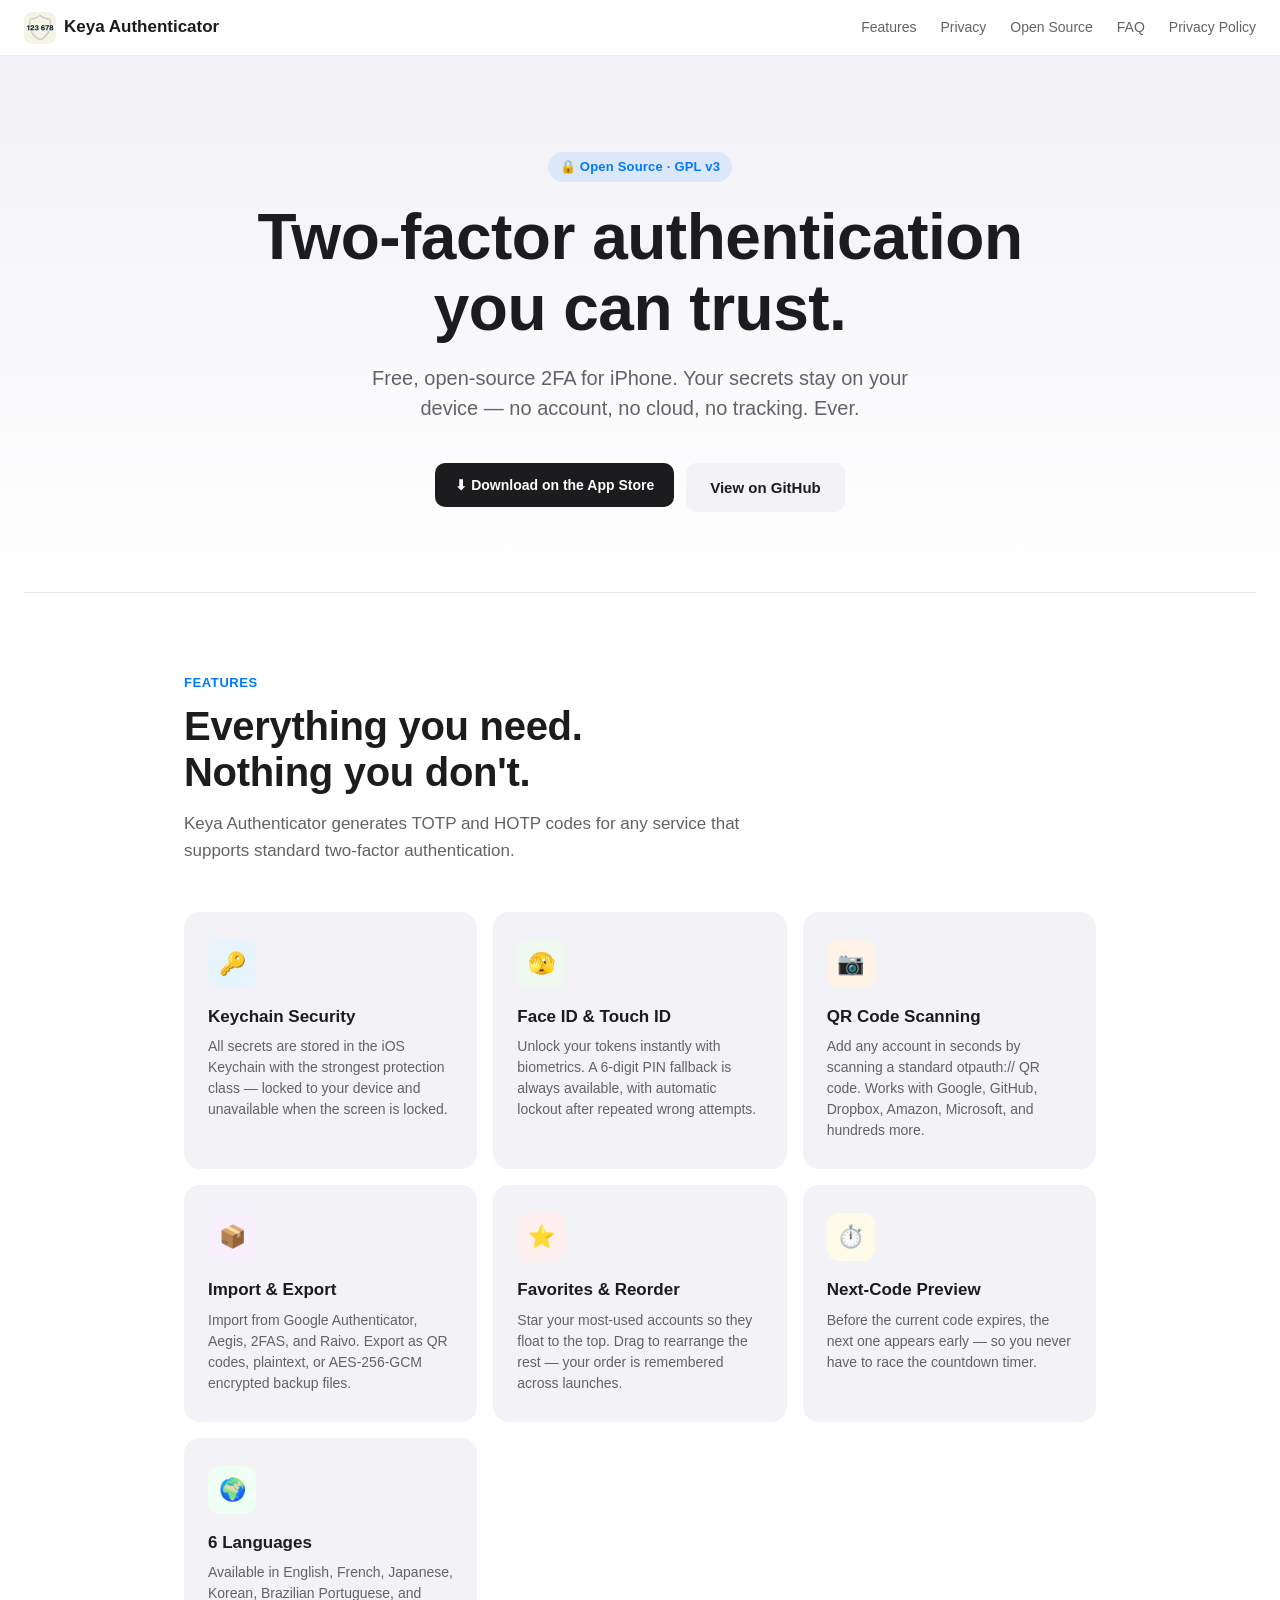
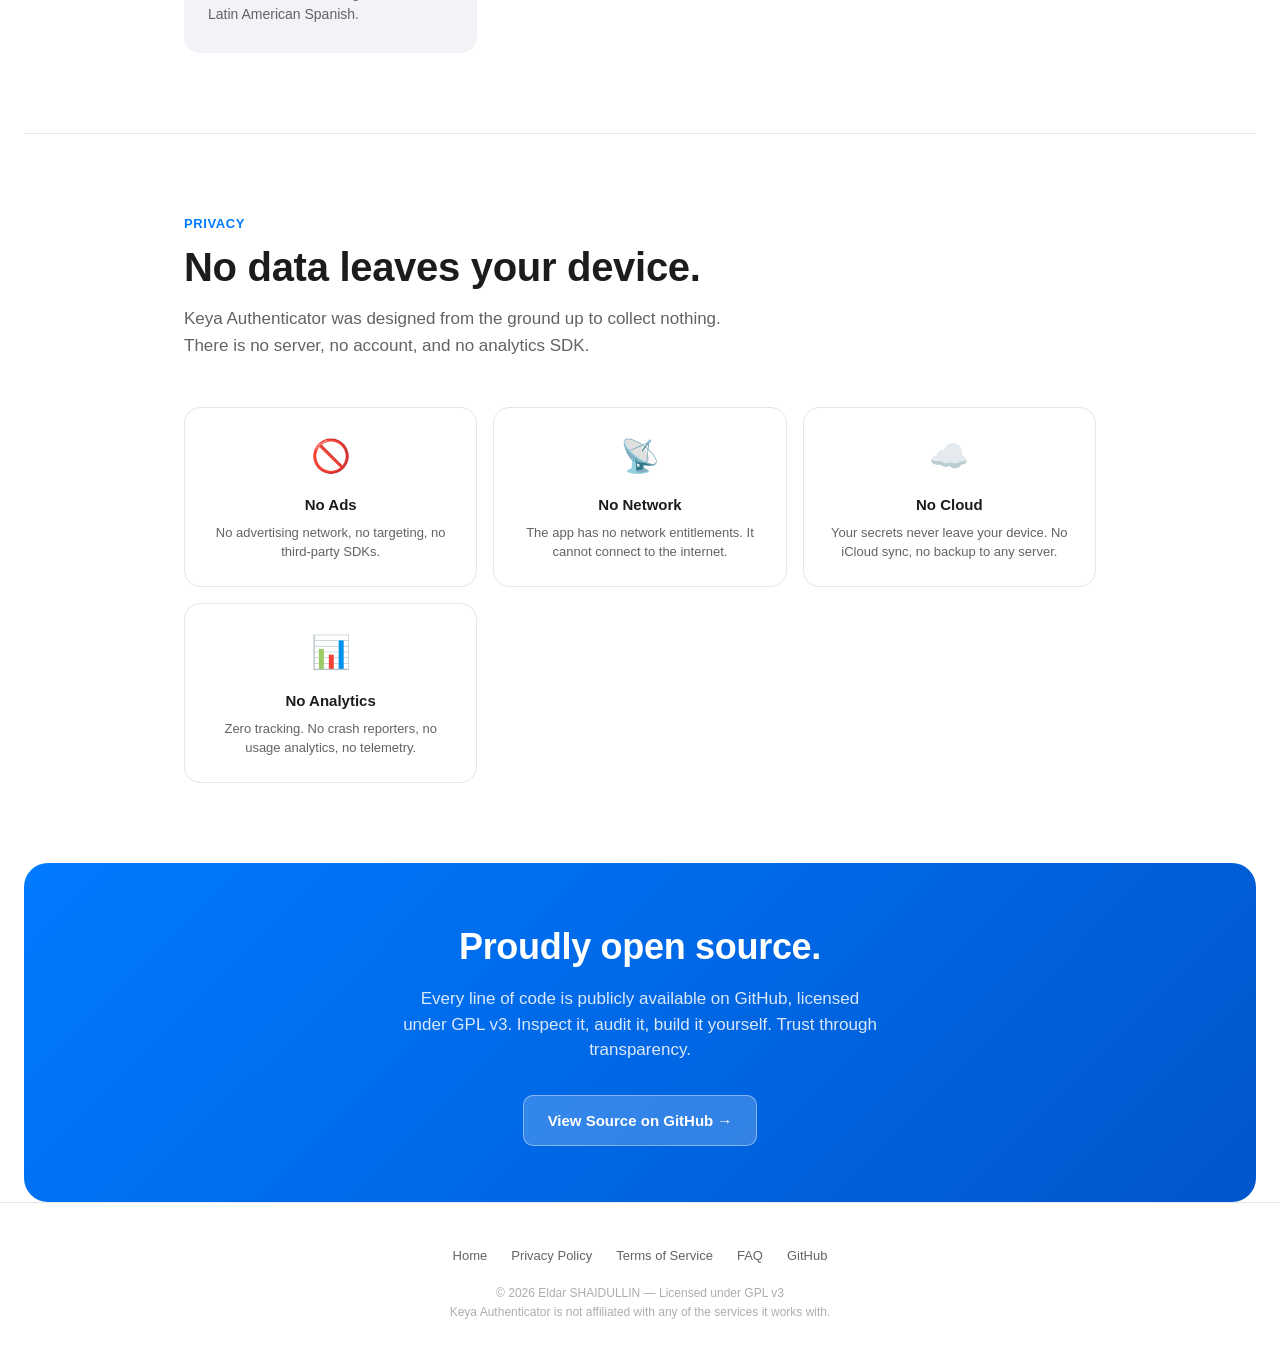
==== docs/index.html @ 8ba1ea41 "Add docs, license, and readme" ====
<!DOCTYPE html>
<html lang="en">
<head>
  <meta charset="UTF-8" />
  <meta name="viewport" content="width=device-width, initial-scale=1.0" />
  <title>Keya Authenticator — Secure 2FA for iPhone</title>
  <meta name="description" content="Free, open-source two-factor authentication for iOS. No ads, no tracking, no cloud. Your secrets stay on your device." />
  <link rel="stylesheet" href="style.css" />
</head>
<body>

<!-- ── Nav ─────────────────────────────────────────────────────────── -->
<nav class="nav">
  <a class="nav-brand" href="index.html">
    <img class="app-icon" src="icon.png" alt="Keya Authenticator" />
    Keya Authenticator
  </a>
  <ul class="nav-links">
    <li><a href="#features">Features</a></li>
    <li><a href="#privacy">Privacy</a></li>
    <li><a href="#open-source">Open Source</a></li>
    <li><a href="faq.html">FAQ</a></li>
    <li><a href="privacy.html">Privacy Policy</a></li>
  </ul>
</nav>

<!-- ── Hero ────────────────────────────────────────────────────────── -->
<section class="hero">
  <div class="hero-badge">🔒 Open Source · GPL v3</div>
  <h1>Two-factor authentication<br>you can trust.</h1>
  <p class="hero-sub">
    Free, open-source 2FA for iPhone. Your secrets stay on your device —
    no account, no cloud, no tracking. Ever.
  </p>
  <div class="btn-group">
    <a class="app-store-badge" href="#" aria-label="Download on the App Store">
      ⬇ Download on the App Store
    </a>
    <a class="btn btn-secondary" href="https://github.com/esxx/Keya-Authenticator">
      View on GitHub
    </a>
  </div>
</section>

<div class="divider"></div>

<!-- ── Features ────────────────────────────────────────────────────── -->
<div class="section" id="features">
  <div class="section-label">Features</div>
  <h2>Everything you need.<br>Nothing you don't.</h2>
  <p class="section-sub">
    Keya Authenticator generates TOTP and HOTP codes for any service that supports
    standard two-factor authentication.
  </p>

  <div class="feature-grid">

    <div class="feature-card">
      <div class="feature-icon" style="background:#E8F4FD;">🔑</div>
      <h3>Keychain Security</h3>
      <p>All secrets are stored in the iOS Keychain with the strongest protection class — locked to your device and unavailable when the screen is locked.</p>
    </div>

    <div class="feature-card">
      <div class="feature-icon" style="background:#F0F9F0;">🫣</div>
      <h3>Face ID &amp; Touch ID</h3>
      <p>Unlock your tokens instantly with biometrics. A 6-digit PIN fallback is always available, with automatic lockout after repeated wrong attempts.</p>
    </div>

    <div class="feature-card">
      <div class="feature-icon" style="background:#FFF3E8;">📷</div>
      <h3>QR Code Scanning</h3>
      <p>Add any account in seconds by scanning a standard otpauth:// QR code. Works with Google, GitHub, Dropbox, Amazon, Microsoft, and hundreds more.</p>
    </div>

    <div class="feature-card">
      <div class="feature-icon" style="background:#F9F0FF;">📦</div>
      <h3>Import &amp; Export</h3>
      <p>Import from Google Authenticator, Aegis, 2FAS, and Raivo. Export as QR codes, plaintext, or AES-256-GCM encrypted backup files.</p>
    </div>

    <div class="feature-card">
      <div class="feature-icon" style="background:#FFF0F0;">⭐️</div>
      <h3>Favorites &amp; Reorder</h3>
      <p>Star your most-used accounts so they float to the top. Drag to rearrange the rest — your order is remembered across launches.</p>
    </div>

    <div class="feature-card">
      <div class="feature-icon" style="background:#FFFBE8;">⏱️</div>
      <h3>Next-Code Preview</h3>
      <p>Before the current code expires, the next one appears early — so you never have to race the countdown timer.</p>
    </div>

    <div class="feature-card">
      <div class="feature-icon" style="background:#F0FFF4;">🌍</div>
      <h3>6 Languages</h3>
      <p>Available in English, French, Japanese, Korean, Brazilian Portuguese, and Latin American Spanish.</p>
    </div>

  </div>
</div>

<div class="divider"></div>

<!-- ── Privacy ──────────────────────────────────────────────────────── -->
<div class="section" id="privacy">
  <div class="section-label">Privacy</div>
  <h2>No data leaves your device.</h2>
  <p class="section-sub">
    Keya Authenticator was designed from the ground up to collect nothing.
    There is no server, no account, and no analytics SDK.
  </p>

  <div class="pillar-grid">
    <div class="pillar">
      <span class="icon">🚫</span>
      <h3>No Ads</h3>
      <p>No advertising network, no targeting, no third-party SDKs.</p>
    </div>
    <div class="pillar">
      <span class="icon">📡</span>
      <h3>No Network</h3>
      <p>The app has no network entitlements. It cannot connect to the internet.</p>
    </div>
    <div class="pillar">
      <span class="icon">☁️</span>
      <h3>No Cloud</h3>
      <p>Your secrets never leave your device. No iCloud sync, no backup to any server.</p>
    </div>
    <div class="pillar">
      <span class="icon">📊</span>
      <h3>No Analytics</h3>
      <p>Zero tracking. No crash reporters, no usage analytics, no telemetry.</p>
    </div>
  </div>
</div>

<!-- ── Banner ───────────────────────────────────────────────────────── -->
<div class="banner" id="open-source">
  <h2>Proudly open source.</h2>
  <p>
    Every line of code is publicly available on GitHub, licensed under GPL v3.
    Inspect it, audit it, build it yourself. Trust through transparency.
  </p>
  <a class="btn" style="background:rgba(255,255,255,.2);color:#fff;border:1.5px solid rgba(255,255,255,.4);"
     href="https://github.com/esxx/Keya-Authenticator">
    View Source on GitHub →
  </a>
</div>

<!-- ── Footer ───────────────────────────────────────────────────────── -->
<footer>
  <ul class="footer-links">
    <li><a href="index.html">Home</a></li>
    <li><a href="privacy.html">Privacy Policy</a></li>
    <li><a href="terms.html">Terms of Service</a></li>
    <li><a href="faq.html">FAQ</a></li>
    <li><a href="https://github.com/esxx/Keya-Authenticator">GitHub</a></li>
  </ul>
  <p>© 2026 Eldar SHAIDULLIN — Licensed under GPL v3<br>
  Keya Authenticator is not affiliated with any of the services it works with.</p>
</footer>

</body>
</html>
---- docs/style.css ----
/* ─── Reset & Base ─────────────────────────────────────────────────── */
*, *::before, *::after { box-sizing: border-box; margin: 0; padding: 0; }

:root {
  --blue:        #007AFF;
  --blue-dark:   #0056CC;
  --red:         #FF3B30;
  --green:       #34C759;
  --gray-1:      #1C1C1E;
  --gray-2:      #3A3A3C;
  --gray-3:      #636366;
  --gray-4:      #AEAEB2;
  --gray-5:      #E5E5EA;
  --gray-6:      #F2F2F7;
  --white:       #FFFFFF;
  --radius-sm:   10px;
  --radius-md:   16px;
  --radius-lg:   24px;
  --shadow:      0 4px 24px rgba(0,0,0,.08);
  --shadow-lg:   0 12px 48px rgba(0,0,0,.14);
  --nav-height:  56px;
  --font:        -apple-system, "SF Pro Display", BlinkMacSystemFont, "Segoe UI", sans-serif;
  --font-round:  -apple-system, "SF Pro Rounded", BlinkMacSystemFont, sans-serif;
}

html { scroll-behavior: smooth; -webkit-text-size-adjust: 100%; }

body {
  font-family: var(--font);
  background: var(--white);
  color: var(--gray-1);
  line-height: 1.55;
  -webkit-font-smoothing: antialiased;
}

/* ─── Nav ────────────────────────────────────────────────────────────── */
.nav {
  position: sticky;
  top: 0;
  z-index: 100;
  height: var(--nav-height);
  display: flex;
  align-items: center;
  justify-content: space-between;
  padding: 0 24px;
  background: rgba(255,255,255,.72);
  backdrop-filter: saturate(180%) blur(20px);
  -webkit-backdrop-filter: saturate(180%) blur(20px);
  border-bottom: 1px solid rgba(0,0,0,.08);
}

.nav-brand {
  display: flex;
  align-items: center;
  gap: 8px;
  font-size: 17px;
  font-weight: 600;
  color: var(--gray-1);
  text-decoration: none;
}

.nav-brand .app-icon {
  width: 32px;
  height: 32px;
  border-radius: 8px;
  overflow: hidden;
  flex-shrink: 0;
}

.nav-links {
  display: flex;
  gap: 24px;
  list-style: none;
}

.nav-links a {
  font-size: 14px;
  font-weight: 500;
  color: var(--gray-3);
  text-decoration: none;
  transition: color .15s;
}

.nav-links a:hover { color: var(--blue); }

/* ─── Hero ───────────────────────────────────────────────────────────── */
.hero {
  text-align: center;
  padding: 96px 24px 80px;
  background: linear-gradient(180deg, #F2F2F7 0%, #FFFFFF 100%);
}

.hero-badge {
  display: inline-flex;
  align-items: center;
  gap: 6px;
  background: rgba(0,122,255,.10);
  color: var(--blue);
  font-size: 13px;
  font-weight: 600;
  padding: 5px 12px;
  border-radius: 100px;
  margin-bottom: 20px;
  letter-spacing: .2px;
}

.hero h1 {
  font-size: clamp(36px, 6vw, 64px);
  font-weight: 700;
  letter-spacing: -.5px;
  line-height: 1.1;
  margin-bottom: 20px;
  color: var(--gray-1);
}

.hero-sub {
  font-size: clamp(16px, 2.5vw, 20px);
  color: var(--gray-3);
  max-width: 560px;
  margin: 0 auto 40px;
  line-height: 1.5;
}

.btn-group {
  display: flex;
  gap: 12px;
  justify-content: center;
  flex-wrap: wrap;
}

.btn {
  display: inline-flex;
  align-items: center;
  gap: 8px;
  padding: 13px 24px;
  border-radius: var(--radius-sm);
  font-size: 15px;
  font-weight: 600;
  text-decoration: none;
  transition: transform .15s, box-shadow .15s, opacity .15s;
  cursor: pointer;
  border: none;
}

.btn:hover { transform: translateY(-1px); box-shadow: var(--shadow); }
.btn:active { transform: translateY(0); opacity: .85; }

.btn-primary {
  background: var(--blue);
  color: var(--white);
}

.btn-secondary {
  background: var(--gray-6);
  color: var(--gray-1);
}

.app-store-badge {
  height: 44px;
  display: inline-block;
  background: var(--gray-1);
  color: var(--white);
  padding: 0 20px;
  border-radius: 10px;
  font-size: 14px;
  font-weight: 600;
  line-height: 44px;
  text-decoration: none;
  transition: opacity .15s;
}
.app-store-badge:hover { opacity: .85; }

/* ─── Section ────────────────────────────────────────────────────────── */
.section {
  padding: 80px 24px;
  max-width: 960px;
  margin: 0 auto;
}

.section-label {
  font-size: 13px;
  font-weight: 600;
  letter-spacing: .6px;
  text-transform: uppercase;
  color: var(--blue);
  margin-bottom: 10px;
}

.section h2 {
  font-size: clamp(26px, 4vw, 40px);
  font-weight: 700;
  letter-spacing: -.3px;
  line-height: 1.15;
  margin-bottom: 16px;
}

.section-sub {
  font-size: 17px;
  color: var(--gray-3);
  max-width: 560px;
  margin-bottom: 48px;
  line-height: 1.55;
}

/* ─── Feature Grid ───────────────────────────────────────────────────── */
.feature-grid {
  display: grid;
  grid-template-columns: repeat(auto-fill, minmax(260px, 1fr));
  gap: 16px;
}

.feature-card {
  background: var(--gray-6);
  border-radius: var(--radius-md);
  padding: 28px 24px;
  transition: transform .2s, box-shadow .2s;
}

.feature-card:hover {
  transform: translateY(-3px);
  box-shadow: var(--shadow);
}

.feature-icon {
  width: 48px;
  height: 48px;
  border-radius: 12px;
  display: flex;
  align-items: center;
  justify-content: center;
  font-size: 22px;
  margin-bottom: 16px;
}

.feature-card h3 {
  font-size: 17px;
  font-weight: 600;
  margin-bottom: 6px;
}

.feature-card p {
  font-size: 14px;
  color: var(--gray-3);
  line-height: 1.5;
}

/* ─── Highlight Banner ───────────────────────────────────────────────── */
.banner {
  background: linear-gradient(135deg, #007AFF 0%, #0056CC 100%);
  border-radius: var(--radius-lg);
  padding: 56px 40px;
  text-align: center;
  color: var(--white);
  margin: 0 24px;
}

.banner h2 {
  font-size: clamp(24px, 4vw, 36px);
  font-weight: 700;
  letter-spacing: -.3px;
  margin-bottom: 12px;
}

.banner p {
  font-size: 17px;
  opacity: .85;
  max-width: 480px;
  margin: 0 auto 32px;
  line-height: 1.5;
}

/* ─── Privacy Pillars ────────────────────────────────────────────────── */
.pillar-grid {
  display: grid;
  grid-template-columns: repeat(auto-fill, minmax(220px, 1fr));
  gap: 16px;
}

.pillar {
  border: 1.5px solid var(--gray-5);
  border-radius: var(--radius-md);
  padding: 24px;
  text-align: center;
}

.pillar .icon { font-size: 32px; margin-bottom: 12px; display: block; }
.pillar h3 { font-size: 15px; font-weight: 600; margin-bottom: 6px; }
.pillar p  { font-size: 13px; color: var(--gray-3); line-height: 1.5; }

/* ─── Prose (privacy / terms) ────────────────────────────────────────── */
.prose {
  max-width: 720px;
  margin: 0 auto;
  padding: 64px 24px;
}

.prose h1 {
  font-size: clamp(28px, 4vw, 40px);
  font-weight: 700;
  letter-spacing: -.3px;
  margin-bottom: 8px;
}

.prose .meta {
  font-size: 14px;
  color: var(--gray-4);
  margin-bottom: 40px;
  display: block;
}

.prose h2 {
  font-size: 20px;
  font-weight: 600;
  margin: 40px 0 10px;
}

.prose p, .prose li {
  font-size: 16px;
  color: var(--gray-2);
  line-height: 1.7;
  margin-bottom: 12px;
}

.prose ul { padding-left: 20px; }
.prose ul li { margin-bottom: 6px; }

.prose a { color: var(--blue); text-decoration: none; }
.prose a:hover { text-decoration: underline; }

.prose .callout {
  background: rgba(0,122,255,.07);
  border-left: 3px solid var(--blue);
  border-radius: 0 var(--radius-sm) var(--radius-sm) 0;
  padding: 16px 20px;
  margin: 24px 0;
  font-size: 15px;
  color: var(--gray-1);
}

/* ─── FAQ ────────────────────────────────────────────────────────────── */
.faq-list { display: flex; flex-direction: column; gap: 2px; }

details {
  border-radius: var(--radius-sm);
  overflow: hidden;
}

details + details { margin-top: 2px; }

summary {
  display: flex;
  justify-content: space-between;
  align-items: center;
  padding: 18px 20px;
  font-size: 16px;
  font-weight: 500;
  background: var(--gray-6);
  cursor: pointer;
  list-style: none;
  -webkit-appearance: none;
  gap: 12px;
}

summary::-webkit-details-marker { display: none; }

summary::after {
  content: "+";
  font-size: 20px;
  font-weight: 300;
  color: var(--blue);
  flex-shrink: 0;
  transition: transform .2s;
}

details[open] summary::after { transform: rotate(45deg); }
details[open] summary { background: var(--gray-5); }

.faq-answer {
  padding: 16px 20px 20px;
  font-size: 15px;
  color: var(--gray-2);
  line-height: 1.65;
  background: var(--gray-6);
}

/* ─── Footer ─────────────────────────────────────────────────────────── */
footer {
  border-top: 1px solid var(--gray-5);
  padding: 40px 24px;
  text-align: center;
}

.footer-links {
  display: flex;
  justify-content: center;
  gap: 24px;
  flex-wrap: wrap;
  list-style: none;
  margin-bottom: 16px;
}

.footer-links a {
  font-size: 13px;
  color: var(--gray-3);
  text-decoration: none;
  transition: color .15s;
}

.footer-links a:hover { color: var(--blue); }

footer p {
  font-size: 12px;
  color: var(--gray-4);
  line-height: 1.6;
}

/* ─── Divider ────────────────────────────────────────────────────────── */
.divider {
  height: 1px;
  background: var(--gray-5);
  margin: 0 24px;
}

/* ─── Dark mode ──────────────────────────────────────────────────────── */
@media (prefers-color-scheme: dark) {
  body { background: #000; color: #F5F5F7; }

  .nav {
    background: rgba(0,0,0,.72);
    border-bottom-color: rgba(255,255,255,.1);
  }

  .nav-brand { color: #F5F5F7; }

  .hero { background: linear-gradient(180deg, #1C1C1E 0%, #000 100%); }
  .hero h1 { color: #F5F5F7; }

  .feature-card { background: #1C1C1E; }
  .pillar { border-color: #3A3A3C; }

  .prose h1, .prose h2 { color: #F5F5F7; }
  .prose p, .prose li { color: #AEAEB2; }
  .prose .callout { background: rgba(0,122,255,.12); color: #F5F5F7; }

  summary { background: #1C1C1E; color: #F5F5F7; }
  details[open] summary { background: #2C2C2E; }
  .faq-answer { background: #1C1C1E; color: #AEAEB2; }

  .divider { background: #3A3A3C; }
  footer { border-top-color: #3A3A3C; }
}

/* ─── Responsive ─────────────────────────────────────────────────────── */
@media (max-width: 600px) {
  .nav-links { display: none; }
  .hero { padding: 64px 20px 56px; }
  .banner { padding: 40px 24px; margin: 0 16px; }
  .section { padding: 56px 20px; }
}
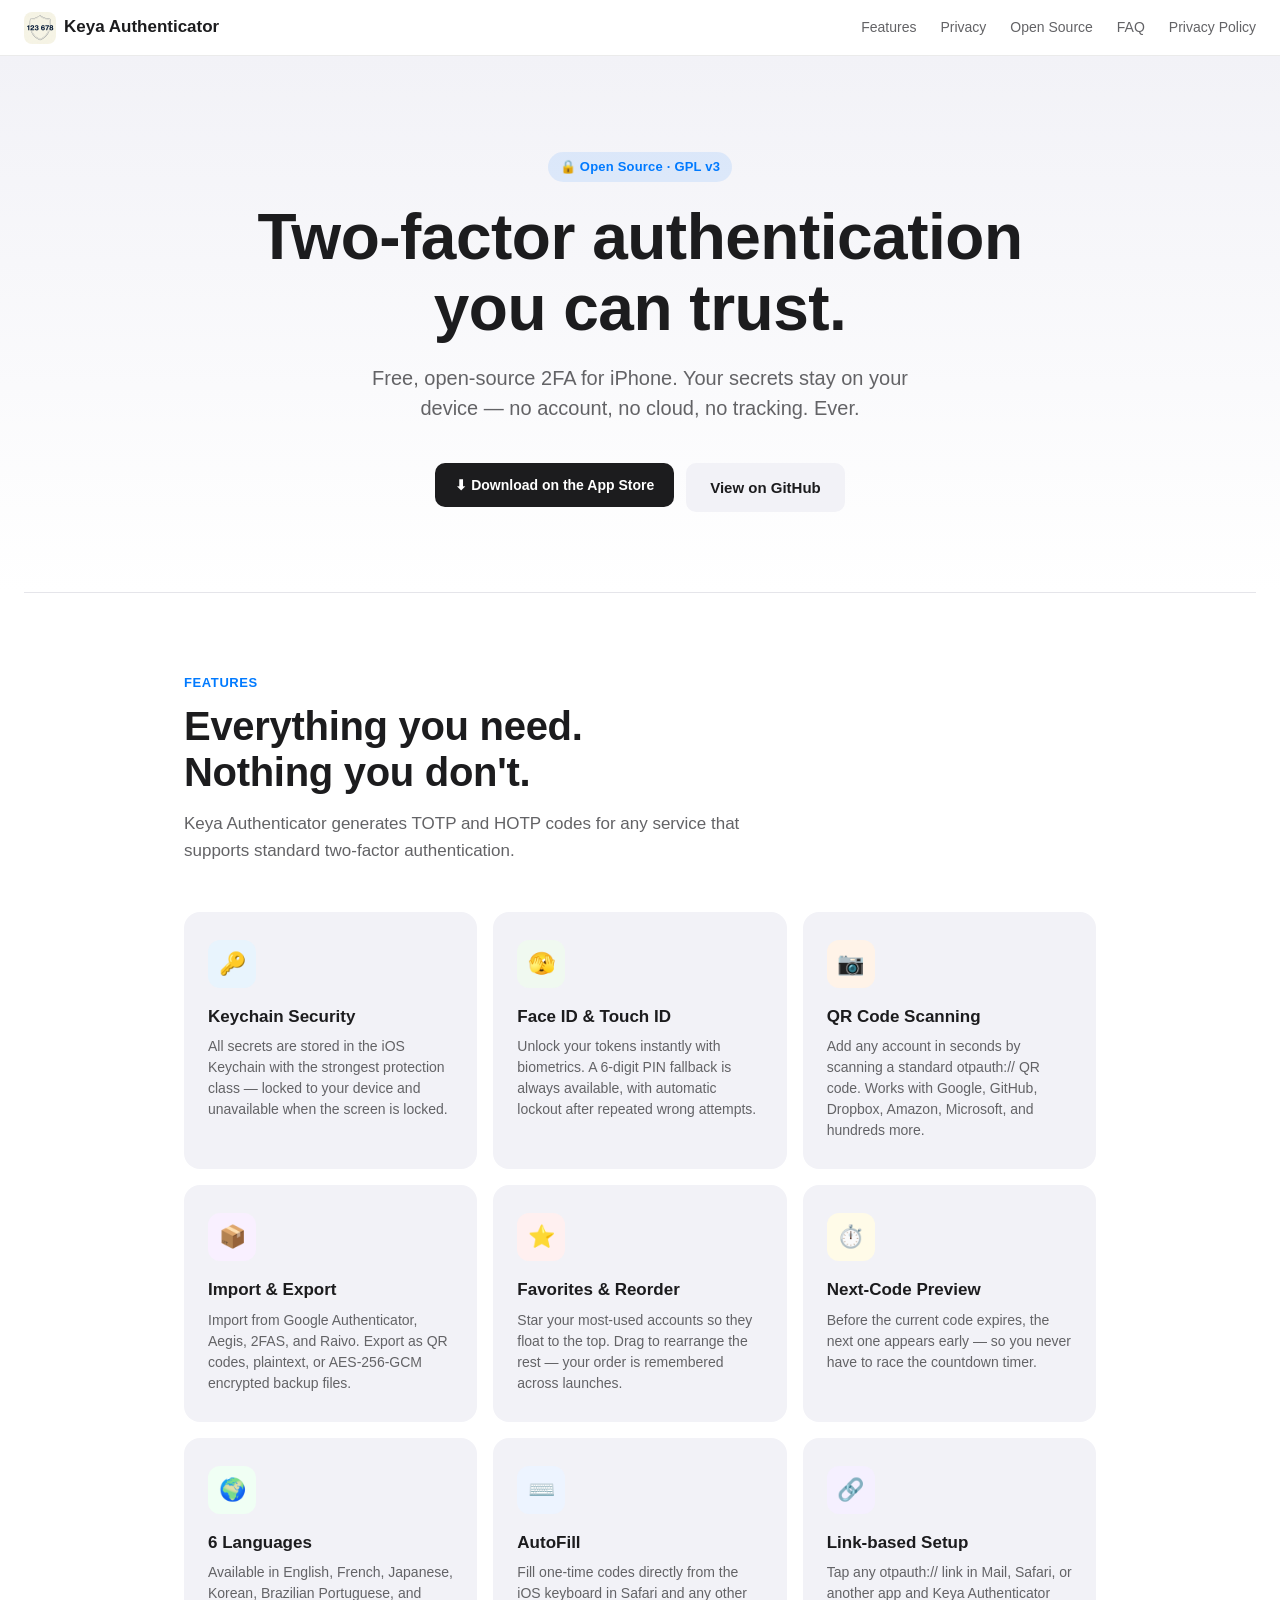
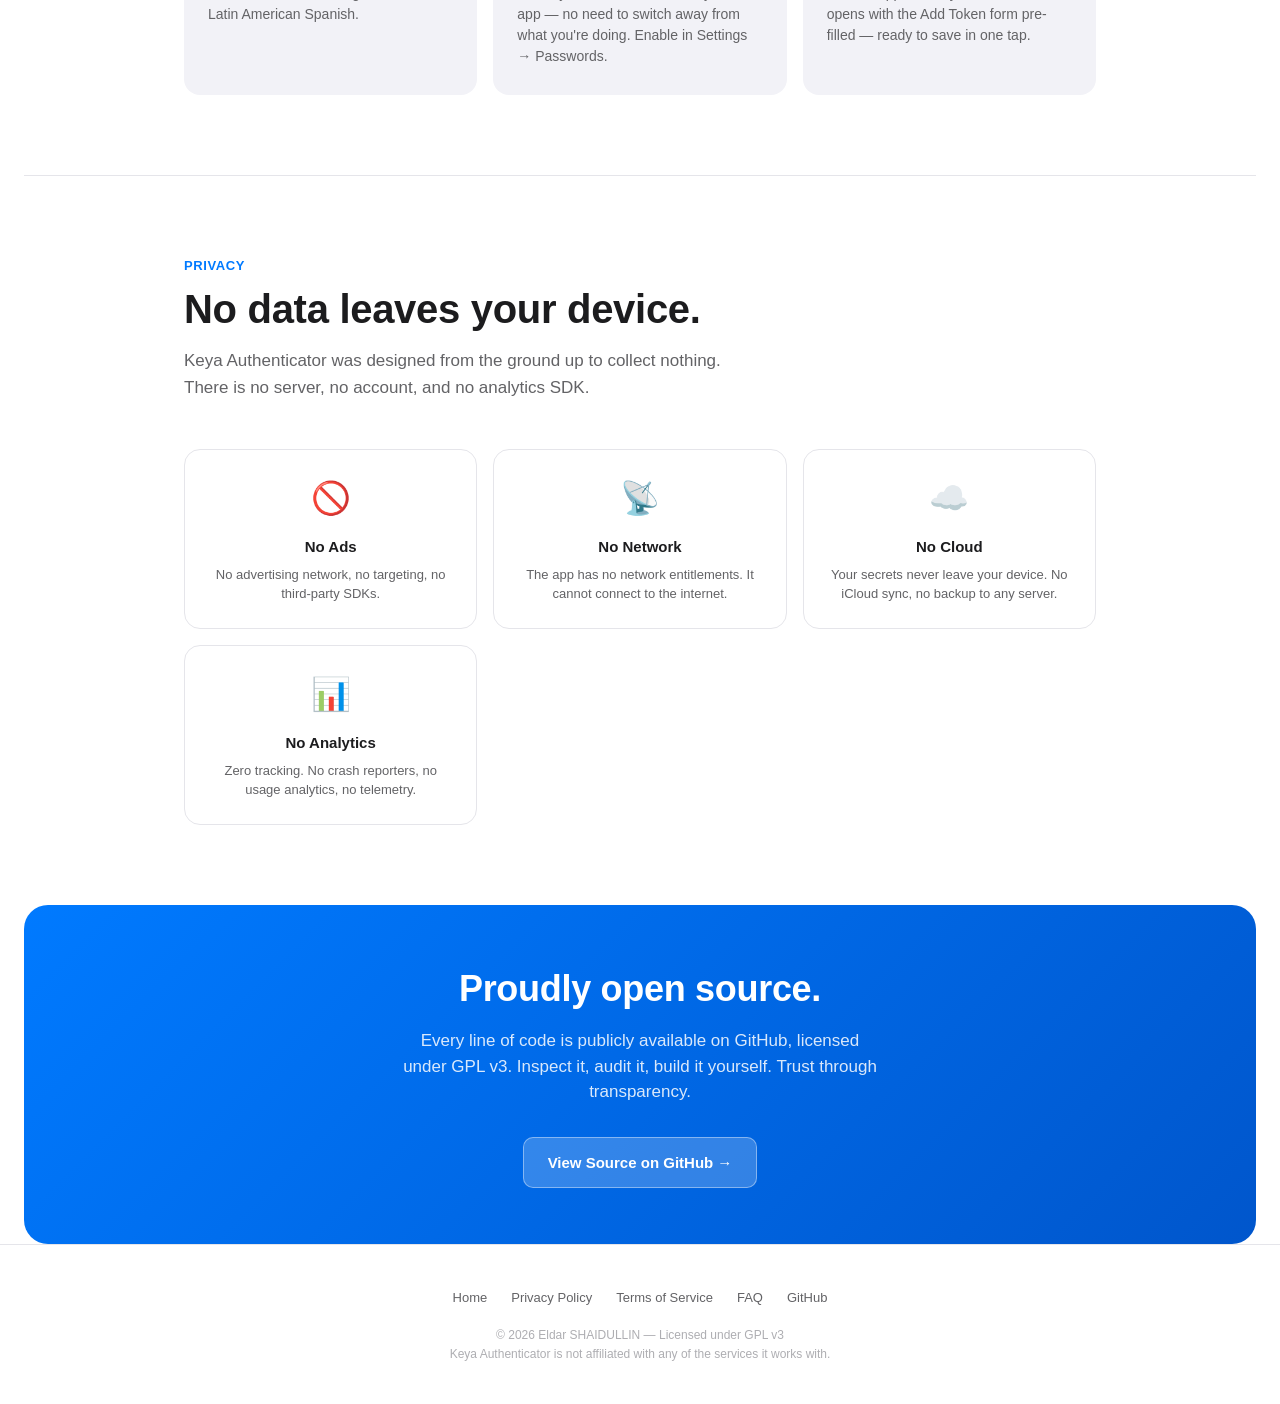
==== commit 94a7058a: "UI polish, AutoFill added, otpauth:// URL handling Co-Authored-By: Claude Opus 4.6 <noreply@anthropi" ====
--- a/docs/index.html
+++ b/docs/index.html
@@ -97,6 +97,18 @@
       <p>Available in English, French, Japanese, Korean, Brazilian Portuguese, and Latin American Spanish.</p>
     </div>
 
+    <div class="feature-card">
+      <div class="feature-icon" style="background:#EDF4FF;">⌨️</div>
+      <h3>AutoFill</h3>
+      <p>Fill one-time codes directly from the iOS keyboard in Safari and any other app — no need to switch away from what you're doing. Enable in Settings → Passwords.</p>
+    </div>
+
+    <div class="feature-card">
+      <div class="feature-icon" style="background:#F5F0FF;">🔗</div>
+      <h3>Link-based Setup</h3>
+      <p>Tap any otpauth:// link in Mail, Safari, or another app and Keya Authenticator opens with the Add Token form pre-filled — ready to save in one tap.</p>
+    </div>
+
   </div>
 </div>
 
--- a/docs/style.css
+++ b/docs/style.css
@@ -287,6 +287,31 @@
 .pillar h3 { font-size: 15px; font-weight: 600; margin-bottom: 6px; }
 .pillar p  { font-size: 13px; color: var(--gray-3); line-height: 1.5; }
 
+/* ─── Language Switcher ──────────────────────────────────────────────── */
+.lang-switcher {
+  display: flex;
+  gap: 8px;
+  flex-wrap: wrap;
+  margin-bottom: 32px;
+}
+.lang-switcher a {
+  font-size: 13px;
+  font-weight: 500;
+  color: var(--gray-3);
+  text-decoration: none;
+  padding: 4px 10px;
+  border-radius: 100px;
+  border: 1px solid var(--gray-5);
+  transition: color .15s, border-color .15s, background .15s;
+}
+.lang-switcher a:hover { color: var(--blue); border-color: var(--blue); }
+.lang-switcher a.active {
+  color: var(--blue);
+  border-color: var(--blue);
+  background: rgba(0,122,255,.08);
+  font-weight: 600;
+}
+
 /* ─── Prose (privacy / terms) ────────────────────────────────────────── */
 .prose {
   max-width: 720px;
@@ -448,6 +473,9 @@
 
   .divider { background: #3A3A3C; }
   footer { border-top-color: #3A3A3C; }
+
+  .lang-switcher a { color: #AEAEB2; border-color: #3A3A3C; }
+  .lang-switcher a.active { color: var(--blue); border-color: var(--blue); background: rgba(0,122,255,.15); }
 }
 
 /* ─── Responsive ─────────────────────────────────────────────────────── */
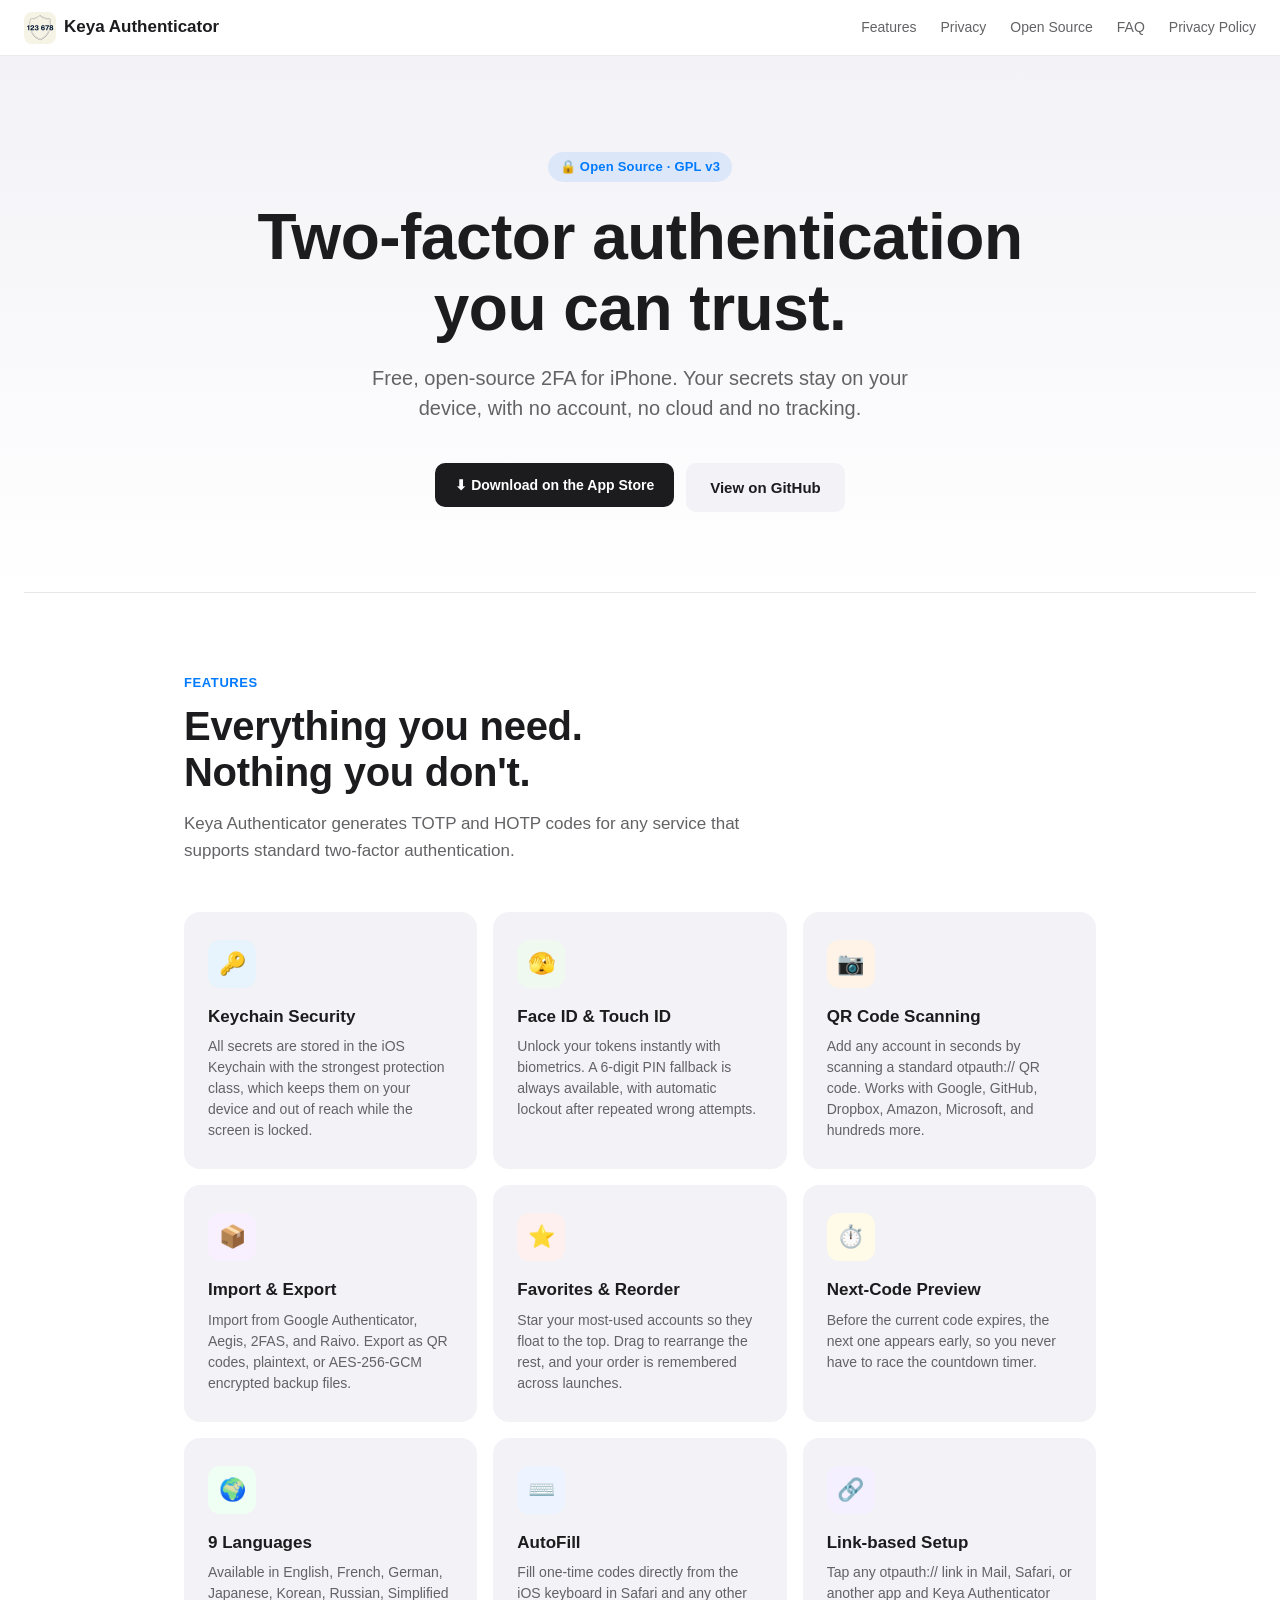
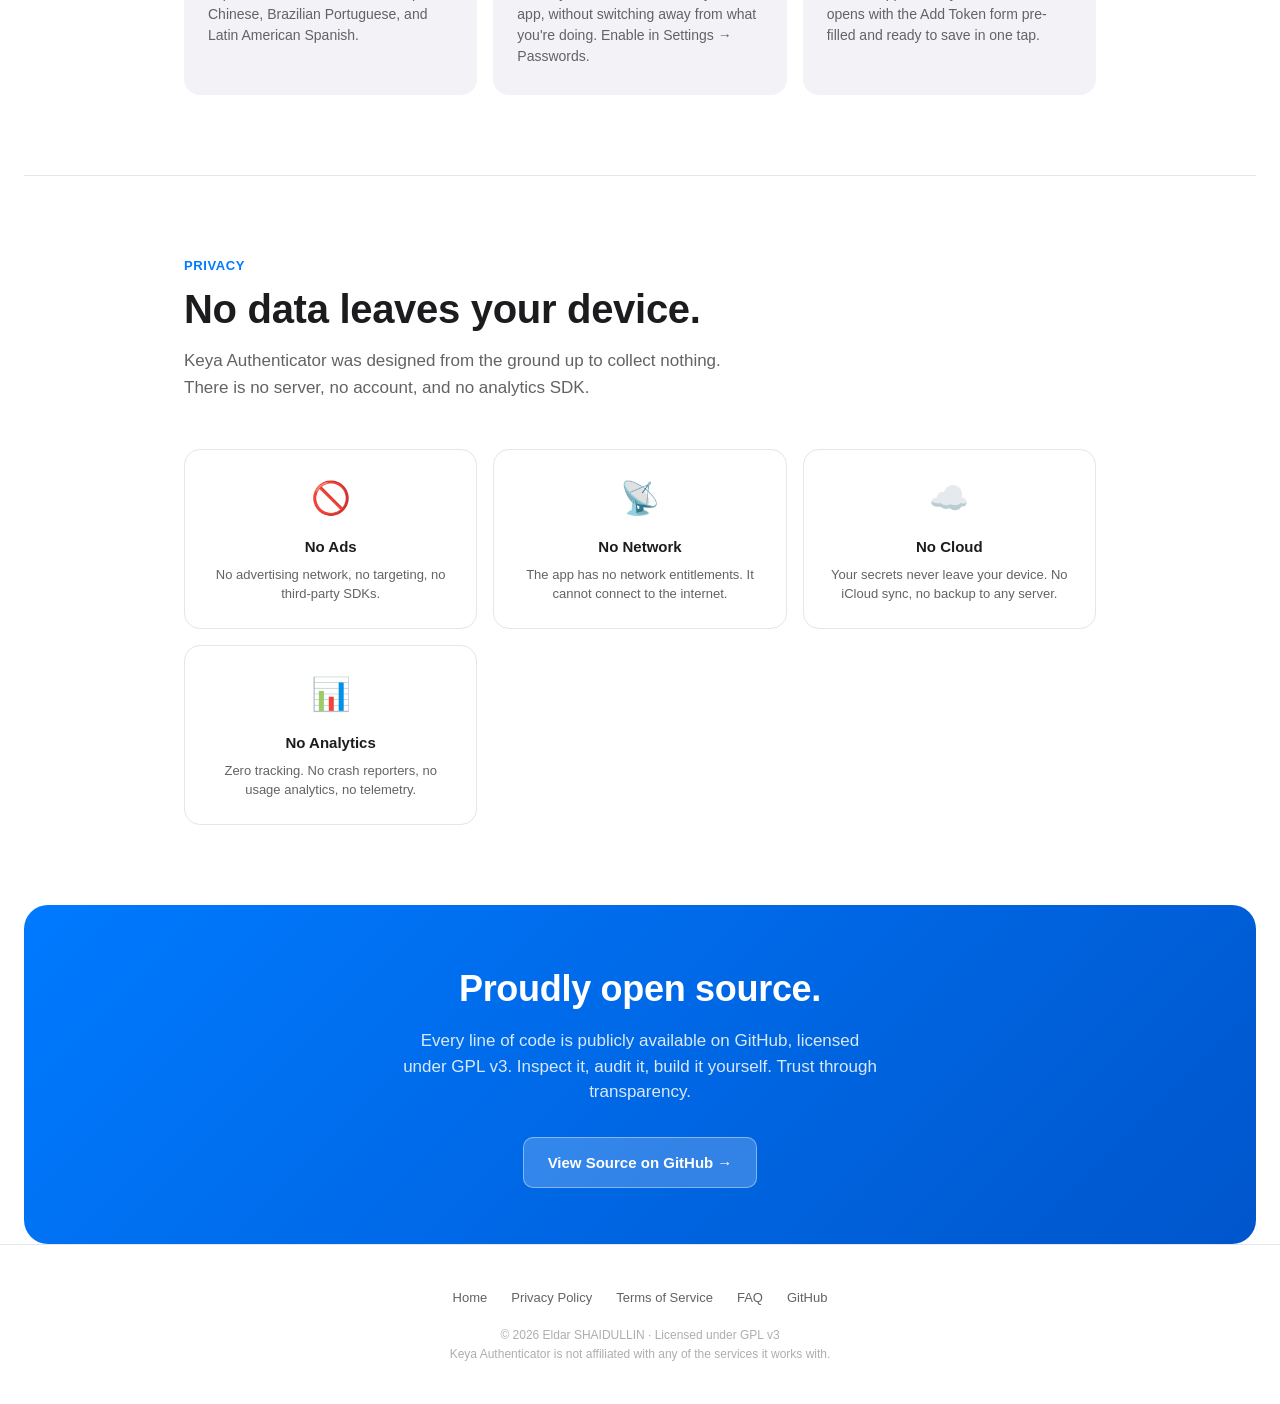
==== commit 586b7cd9: "Update website and README" ====
--- a/docs/index.html
+++ b/docs/index.html
@@ -3,7 +3,7 @@
 <head>
   <meta charset="UTF-8" />
   <meta name="viewport" content="width=device-width, initial-scale=1.0" />
-  <title>Keya Authenticator — Secure 2FA for iPhone</title>
+  <title>Keya Authenticator | Secure 2FA for iPhone</title>
   <meta name="description" content="Free, open-source two-factor authentication for iOS. No ads, no tracking, no cloud. Your secrets stay on your device." />
   <link rel="stylesheet" href="style.css" />
 </head>
@@ -29,8 +29,8 @@
   <div class="hero-badge">🔒 Open Source · GPL v3</div>
   <h1>Two-factor authentication<br>you can trust.</h1>
   <p class="hero-sub">
-    Free, open-source 2FA for iPhone. Your secrets stay on your device —
-    no account, no cloud, no tracking. Ever.
+    Free, open-source 2FA for iPhone. Your secrets stay on your device,
+    with no account, no cloud and no tracking.
   </p>
   <div class="btn-group">
     <a class="app-store-badge" href="#" aria-label="Download on the App Store">
@@ -58,7 +58,7 @@
     <div class="feature-card">
       <div class="feature-icon" style="background:#E8F4FD;">🔑</div>
       <h3>Keychain Security</h3>
-      <p>All secrets are stored in the iOS Keychain with the strongest protection class — locked to your device and unavailable when the screen is locked.</p>
+      <p>All secrets are stored in the iOS Keychain with the strongest protection class, which keeps them on your device and out of reach while the screen is locked.</p>
     </div>
 
     <div class="feature-card">
@@ -82,31 +82,31 @@
     <div class="feature-card">
       <div class="feature-icon" style="background:#FFF0F0;">⭐️</div>
       <h3>Favorites &amp; Reorder</h3>
-      <p>Star your most-used accounts so they float to the top. Drag to rearrange the rest — your order is remembered across launches.</p>
+      <p>Star your most-used accounts so they float to the top. Drag to rearrange the rest, and your order is remembered across launches.</p>
     </div>
 
     <div class="feature-card">
       <div class="feature-icon" style="background:#FFFBE8;">⏱️</div>
       <h3>Next-Code Preview</h3>
-      <p>Before the current code expires, the next one appears early — so you never have to race the countdown timer.</p>
+      <p>Before the current code expires, the next one appears early, so you never have to race the countdown timer.</p>
     </div>
 
     <div class="feature-card">
       <div class="feature-icon" style="background:#F0FFF4;">🌍</div>
-      <h3>6 Languages</h3>
-      <p>Available in English, French, Japanese, Korean, Brazilian Portuguese, and Latin American Spanish.</p>
+      <h3>9 Languages</h3>
+      <p>Available in English, French, German, Japanese, Korean, Russian, Simplified Chinese, Brazilian Portuguese, and Latin American Spanish.</p>
     </div>
 
     <div class="feature-card">
       <div class="feature-icon" style="background:#EDF4FF;">⌨️</div>
       <h3>AutoFill</h3>
-      <p>Fill one-time codes directly from the iOS keyboard in Safari and any other app — no need to switch away from what you're doing. Enable in Settings → Passwords.</p>
+      <p>Fill one-time codes directly from the iOS keyboard in Safari and any other app, without switching away from what you're doing. Enable in Settings → Passwords.</p>
     </div>
 
     <div class="feature-card">
       <div class="feature-icon" style="background:#F5F0FF;">🔗</div>
       <h3>Link-based Setup</h3>
-      <p>Tap any otpauth:// link in Mail, Safari, or another app and Keya Authenticator opens with the Add Token form pre-filled — ready to save in one tap.</p>
+      <p>Tap any otpauth:// link in Mail, Safari, or another app and Keya Authenticator opens with the Add Token form pre-filled and ready to save in one tap.</p>
     </div>
 
   </div>
@@ -169,7 +169,7 @@
     <li><a href="faq.html">FAQ</a></li>
     <li><a href="https://github.com/esxx/Keya-Authenticator">GitHub</a></li>
   </ul>
-  <p>© 2026 Eldar SHAIDULLIN — Licensed under GPL v3<br>
+  <p>© 2026 Eldar SHAIDULLIN · Licensed under GPL v3<br>
   Keya Authenticator is not affiliated with any of the services it works with.</p>
 </footer>
 
